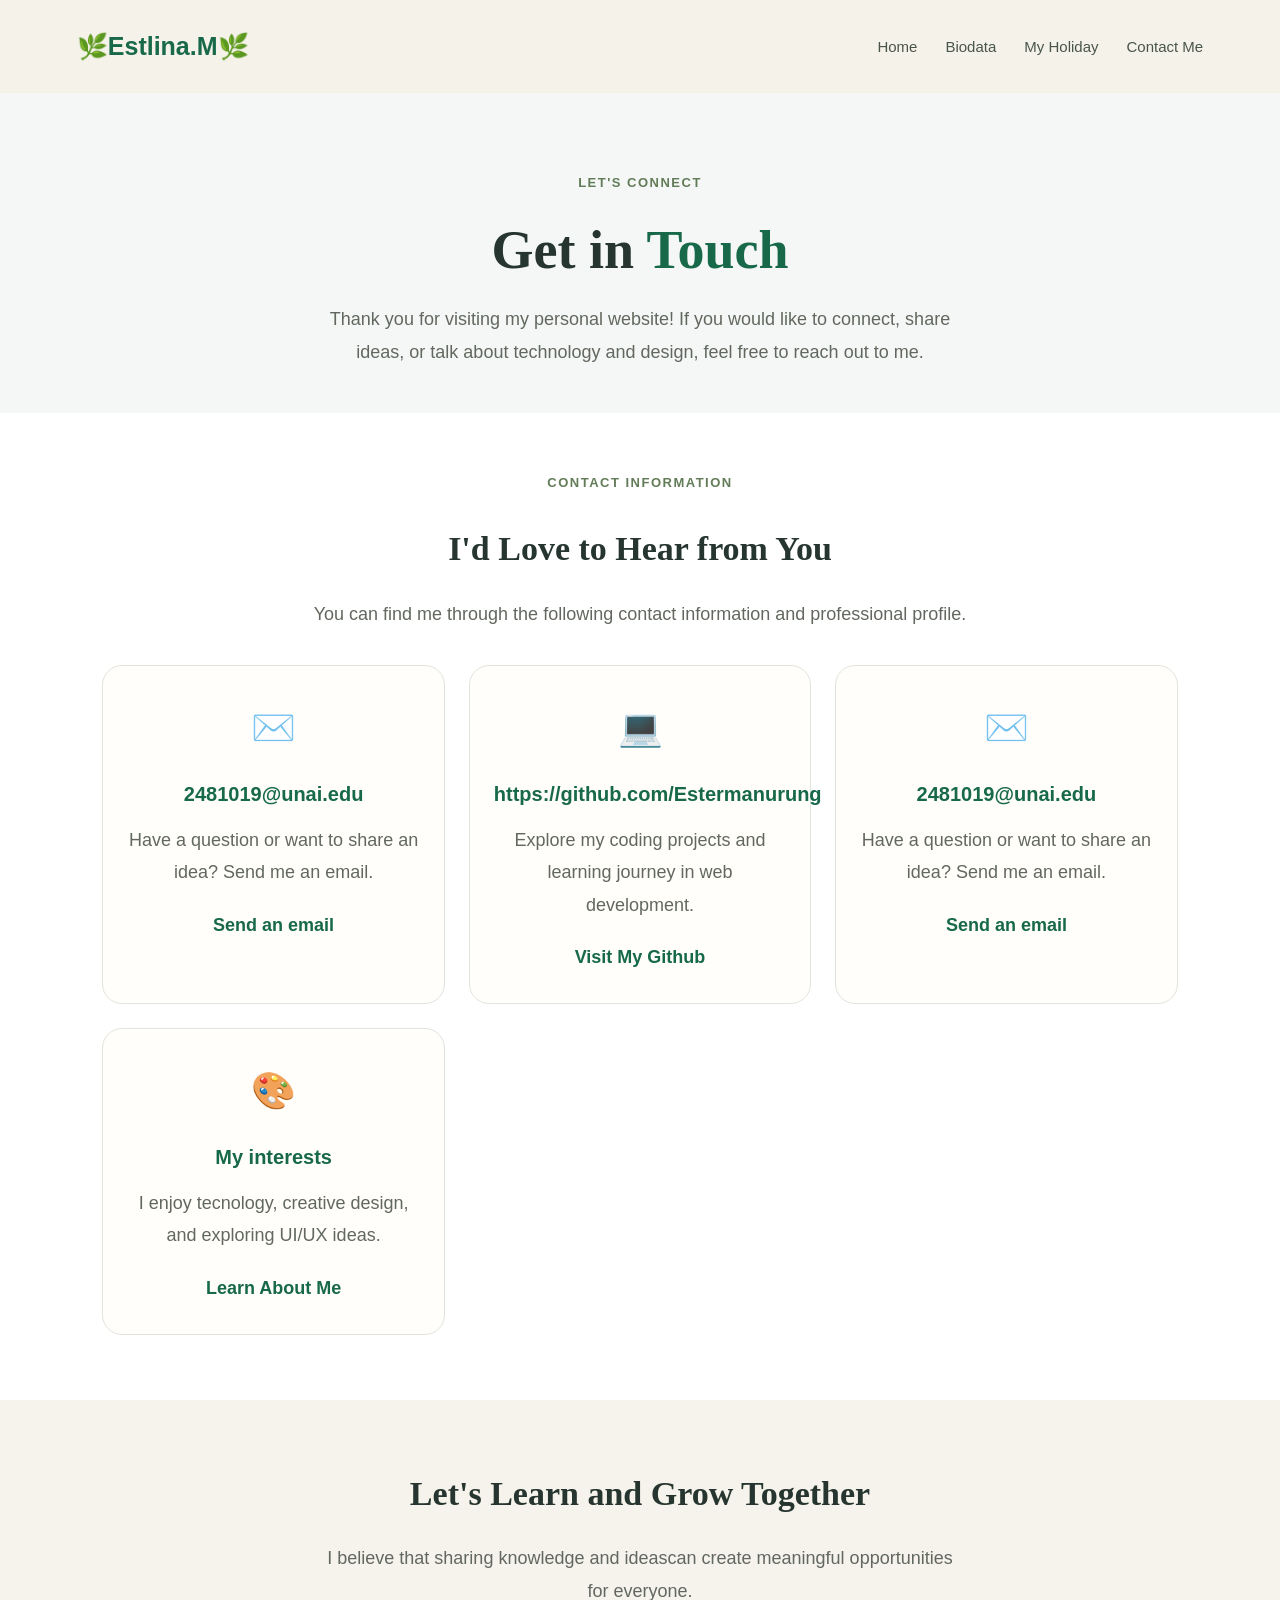
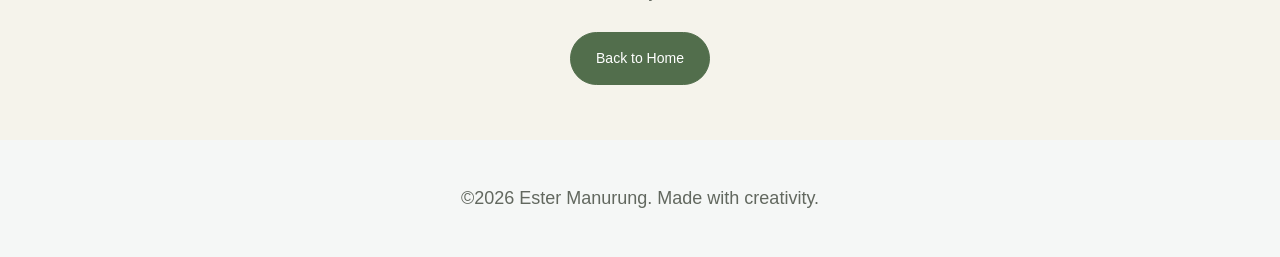
==== contact.html @ 5008ec82 "ProjectMID_web1" ====
<!DOCTYPE html>
<html lang="en">
<head>
    <meta charset="UTF-8">
    <meta name="viewport" content="width=device-width, initial-scale=1.0">
    <title>Contact Me | Ester Manurung</title>
    <link rel="stylesheet" href="style.css">
</head>
<body>

    <header>
        <a href="Index.html" class="logo">🌿Estlina.M🌿</a>
        <nav aria-label="Main navigation">
            <ul>
                <li><a href="Index.html">Home</a></li>
                <li>
                        <a href="biodata.html">Biodata</a>
                    </li>
                    <li>
                        <a href="myHoliday.html">My Holiday</a>
                    </li>
                    <li>
                        <a href="contact.html">Contact Me</a>
                    </li>
                </ul>
                
            </nav>

        </header>

        <main>
            <section class="contact-hero">
                
                    <p class="eyebrow">LET'S CONNECT</p>
                    <h1>
                        Get in <span> Touch</span>

                    </h1>

                    <p>
                       Thank you for visiting my personal website!
                If you would like to connect, share ideas,
                or talk about technology and design, feel free
                to reach out to me.
                    </p>
                    </section>
                    <section class="contact-section">
                        <div class="contact-heading">
                            
                        <p class="eyebrow">CONTACT INFORMATION

                        </p>
                        <h2>I'd Love to Hear from You</h2>

                        <p>
                            You can find me through the following
                            contact information and professional profile.
                        </p>
                        </div>


                        <div class="contact-grid">

                            <article class="contact-card">
                                <div class="contact-icon" aria-hidden="true">
                                   ✉️  
                                </div>
                                <h3>2481019@unai.edu</h3>
                                <p>
                                    Have a question or want to share an idea?
                                    Send me an email.
                                </p>
                                <a href="mailto:YOUR_EMAIL@example.com">
                                    Send an email
                                </a>
                                </article>

                                <article class="contact-card">
                                    <div class="contact-icon" aria-hidden="true">
                                       💻  
                                    </div>
                                    <h3>https://github.com/Estermanurung</h3>
                                    <p>
                                        Explore my coding projects and 
                                        learning journey in web development.
                                    </p>
                                    <a href="https://github.com/Estermanurung"
                                    target="_blank"
                                    rel="">
                                    Visit My Github
                                </a>

                                </article>

                                <article class="contact-card">
                                <div class="contact-icon" aria-hidden="true">
                                   ✉️  
                                </div>
                                <h3>2481019@unai.edu</h3>
                                <p>
                                    Have a question or want to share an idea?
                                    Send me an email.
                                </p>
                                <a href="mailto:YOUR_EMAIL@example.com">
                                    Send an email
                                </a>
                                </article>
                                
                            
                            <article class="contact-card">
                                <div class="contact-icon" aria-hidden="true">
                                     🎨
                                </div>
                                <h3>My interests</h3>
                                <p>
                                    I enjoy tecnology, creative design, and 
                                    exploring UI/UX ideas.
                                </p>
                                <a href="biodata.html">
                                    Learn About Me
                                </a>
                                </article>
                                </div>
                    </section>
                    <section class="contact-message">
                        <h2>Let's Learn and Grow Together</h2>
                        <p>
                            I believe that sharing knowledge and ideascan create
                            meaningful opportunities for everyone.
                        </p>
                        <a href="Index.html" class="btn btn-primary">
                            Back to Home
                        </a>
                    </section>

                            

                    </main>

                    
        <footer>
            <p>&copy;2026 Ester Manurung. Made with creativity.</p>
        </footer>

    
    
</body>
</html>
---- style.css ----
/*
Definisikan Global Stling
*/

*{
    box-sizing: border-box;
}

body {
    margin: 0;
    font-family: Arial, Helvetica, sans-serif;
    font-size: 18px;
    line-height: 1.8;
    color: #263238;
    background-color: #f5f7f6;
}

header {
    display: flex;
    justify-content: space-between;
    align-items: center;
    gap: 24px;
    padding: 24px 6%;
    background-color: #f5f2e9;
}

.logo {
    color: #17694a;
    font-size: 25px;
    font-weight: 700;
    text-decoration: none;
    white-space: nowrap;
}

nav ul {
    display: flex;
    flex-wrap: wrap;
    align-items: center;
    justify-content: center;
    gap: 28px;
    margin: 0;
    padding: 0;
    list-style: none;
}
nav a {
    color: #48554b;
    text-decoration: none;
    font-size: 15px;
    font-weight: 500;
}

nav a:hover,
nav a.active {
    color: #17694a;
}

.hero {
    display: flex;
    align-items: center;
    justify-content: space-between;
    gap: 65px;
    max-width: 1440px;
    max-height: 650px;
    margin: 0 auto;
    padding: 55px 8%;
}

.hero-content {
    flex: 1;
    min-width: 0;
}

.eyebrow {
    margin-bottom: 24px;
    color: #637c58;
    font-size: 13px;
    font-weight: 700;
    letter-spacing: 1.5px;
}

.hero h1 {
    max-width: 580px;
    margin: 0 0 24px;
    color: #26352f;
    font-family: Georgia, 'Times New Roman', serif;
    font-size: clamp(38px, 4.2vw, 58px);
    font-weight: 500;
    line-height: 1.2;
}

.hero h1 span {
    color: #17694a;
}
.hero-description {
    max-width: 510px;
    margin-bottom: 30px;
    color: #62685f;
    font-size: 16px;
    line-height: 1.8;
}

.hero-buttons {
    display: flex;
    flex-wrap: wrap;
    gap: 14px;
}
.btn {
    display: inline-block;
    padding: 13px 25px;
    border: 1px solid #526e4c;
    border-radius: 30px;
    font-size: 14px;
    text-align: center;
    text-decoration: none;
    transition: background-color 0.2s ease;
}

.btn-primary {
    color: white;
    background-color: #526e4c;
}

.btn-primary:hover {
    background-color: #17694a;

}

.btn-secondary {
    color: #526e4c;
    background-color: transparent;
}

.btn-secondary:hover {
    background-color: #e8e5d9;
}

.hero-image {
    flex: 0 1 400px;
    min-width: 0;
    padding: 0;
    border-radius: 36px;
    background-color: #e9e1d4;
}
.hero-image img {
    display: block;
    width: 100%;
    aspect-ratio: 4 / 5;
    object-fit: cover;
    object-position: center;
    border-radius: 36px;

}

.interests h2 {
    margin: 0 0 15px;
    text-align: center;

}

.interests h2 {
    color: #26352f;
    font-family: Georgia, 'Times New Roman', serif;
    font-size: 36px;
}
.section-description {
    color: #62685f;
}

.interest-grid {
    display: grid;
    grid-template-columns: repeat(3, minmax(0, 1fr));
    gap: 24px;
    max-width: 1200px;
    margin: 35px auto 0;

}
.interest-card {
    min-width: 0;
    padding: 28px;
    border: 1px solid #e1e4dc;
    border-radius: 20px;
    background-color: #fffefa;
    text-align: center;
    box-shadow: 0 5px 18px rgba(38, 53, 47, 0.05);
}
.interest-icon {
    font-size: 32px;
}
footer {
    padding: 24px;
    color: #62685f;
    text-align: center;
}

@media (max-width: 768px) {
    header {
        flex-direction: column;
        padding: 22px 5%;
    }

    nav ul {
        gap: 12px 18px;
    }
    .hero {
        flex-direction: column;
        gap: 35px;
        min-height: auto;
        padding: 45px 7%;
    }
    .hero-content {
        width: 100%;
        text-align: center;
    }
    .hero-description {
        justify-content: center;
    }
    .hero-image {
        flex: none;
        width: min(100%, 350px);
    }
    .hero h1 {
        font-size: 40px;
    }
    .interests {
        padding: 45px 6%;
    }
}

/*CSS untuk Biodata*/

.biodata-hero {
    max-width: 1200px;
    margin: 0 auto;
    padding: 65px 8%;
    
    display: flex;
    flex-direction: row;
    align-items: center;
    gap: 55px;
}

.biodata-photo {
   flex: 0 0 35%;
}

.biodata-photo img {
    display: block;
    width: 100%;
    max-width: 350px;
    aspect-ratio: 3 / 4;
    object-fit: cover;
    object-position: center;
    border-radius: 18px;
}

.biodata-intro {
    flex: 1;
    min-height: 0;
}

.biodata-intro h1 {
   
    margin: 10px 0 22px;
}
.biodata-intro p {
    line-height: 1.8;
}

.biodata-intro h1 span {
    color: #17694a;
}

.biodata-intro p:not(.eyebrow) {
    color: #64675e;
    line-height: 1.8;
    margin-bottom: 18px;
}
.biodata-details {
    padding: 55px 8%;
    background-color: #ffffff;
}
.biodata-details.alt-bg {
    background-color: #f5f3eb;
}
.biodata-details h2 {
    color: #29382d;
    font-size: 30px;
    margin: 8px 0 25px;
}

.biodata-info {
    max-width: 800px;
}

.biodata-info p {
    padding: 12px 0;
    border-bottom: 1px solid #e3e5df;
    color: #555e54;
}
.biodata-info strong {
    color: #17694a;
}
.hobby-columns {
    display: grid;
    grid-template-columns: repeat(2, minmax(0, 1fr));
    gap: 24px;

}
.hobby-card {
    padding: 25px;
    background-color: #f5f3eb;
    border-radius: 18px;
}
.hobby-card h3 {
    color: #17694a;

}

.hobby-card li {
    margin-bottom: 10px;
    color: #555e54;
}

.table-wraper {
    width: 100%;
    overflow-x: auto;
}
.table-wraper table {
    width: 100%;
    border-collapse: collapse;
    background-color: #ffffff;
}
.table-wraper th,
.table-wraper td {
    padding: 15px;
    border: 1px solid #e1e5df;
    text-align: left;
}
.table-wraper th {
    background-color: #17694a;
    color: #ffffff;
}
.table-wraper td {
    color: #555e54;

}

@media (max-width: 768px) {
    .biodata-hero {
        flex-direction: column;
        text-align: center;
        padding: 40px 6%;
        gap: 30px;
    }
.biodata-photo img {
    max-width:  220px;
    margin: 0 auto;
}
.biodata-details {
    padding: 40px 7%;
}
.hobby-columns {
    grid-template-columns: 1fr;
}
}


/* CSS untuk My Holiday dan Contact */
/* Holiday Hero*/

.holiday-hero,
.contact-hero {
    max-width: 900px;
    margin: 0 auto;
    padding: 65px 8% 45px;
    text-align: center;
}

.holiday-hero h1,
.contact-hero h1 {
    margin: 10px 0 20px;
    color: #26352f;
    font-family: Georgia, 'Times New Roman', Times, serif;
    font-size: clamp(36px, 5vw, 54px);
    line-height: 1.2;
}

.holiday-hero h1 span,
.contact-hero h1 span {
    color: #17694a;
}

.holiday-hero > p:not(.eyebrow),
.contact-hero > p:not(.eyebrow) {
     max-width: 650px;
    margin: 0 auto;
    color: #62685f;
   line-height: 1.8;
}
.holiday-content {
    padding: 45px 8% 65px;
    background-color: #ffffff;
    text-align: center;
}
.holiday-content h2,
.contact-heading h2,
.holiday-message h2,
.contact-message h2 {
    margin: 8px 0 18px;
    color: #26352f;
    font-family: Georgia, 'Times New Roman', Times, serif;
    font-size: clamp(26px, 3vw, 34px);
}
.section-description {
    max-width: 650px;
    margin: 0 auto;
    color: #62685f;

}

.holiday-grid {
    display: grid;
    grid-template-columns: repeat(3, minmax(0, 1fr));
    gap: 25px;
    max-width: 1200px;
    margin: 35px auto 0;
    text-align: left;
}

.holiday-card {
    overflow: hidden;
    border: 1px solid #e1e4dc;
    border-radius: 20px;
    background-color: #fffefa;
    box-shadow: 0 5px 18px rgba(38, 53, 47, 0.05);
}

.holiday-card img {
    display: block;
    width: 100%;
    height: 230px;
    object-position: center;
    object-fit: cover;
}

.holiday-card-content {
    padding: 22px;
}

.holiday-card h3,
.contact-card h3 {
    margin: 0 0 12px;
    color: #17694a;
    font-size: 20px;
}

.holiday-card p,
.contact-card p {
    margin: 0;
    color: #62685f;
    line-height: 1.8;
}

.holiday-message,
.contact-message {
    padding: 55px 8%;
    text-align: center;
}

.holiday-message p,
.contact-message p {
    max-width: 650px;
    margin: 0 auto 25px;
    color: #62685f;
    line-height: 1.8;
}

/* Contact Cards */
.contact-section {
    padding: 45px 8% 65px;
    background-color: #ffffff;
}

.contact-heading {
    max-width: 700px;
    margin: 0 auto;
    text-align: center;
}

.contact-heading > p:last-child {
    color: #62685f;
    line-height: 1.8;
}

.contact-grid {
    display: grid;
    grid-template-columns: repeat(3, minmax(0, 1fr));
    gap: 24px;
    width: 100%;
    max-width: 1200px;
    margin: 35px auto 0;
    text-align: left;
}

.contact-card {
    padding: 30px 24px;
    border: 1px solid #e1e4dc;
    border-radius: 20px;
    background-color: #fffefa;
    text-align: center;
}

.contact-icon {
    margin-bottom: 15px;
    font-size: 36px;
}

.contact-card a {
    display: inline-block;
    margin-top: 20px;
    color: #17694a;
    font-weight: 700;
    text-decoration: none;
}

.contact-card a:hover {
    text-decoration: underline;
}

.holiday-message {
    background-color: #f5f3eb;
}

.contact-message {
    background-color: #f5f3eb;
}

/* Responsive */
@media (max-width: 768px) {
    .holiday-hero,
    .contact-hero {
        padding: 45px 7% 35px;
    }

    .holiday-content,
    .contact-section {
        padding: 40px 7%;
    }

    .holiday-grid,
    .contact-grid {
        grid-template-columns: 1fr;
        gap: 22px;
    }

    .holiday-card img {
        height: 250px;
    }

    .holiday-message,
    .contact-message {
        padding: 40px 7%;
    }
}
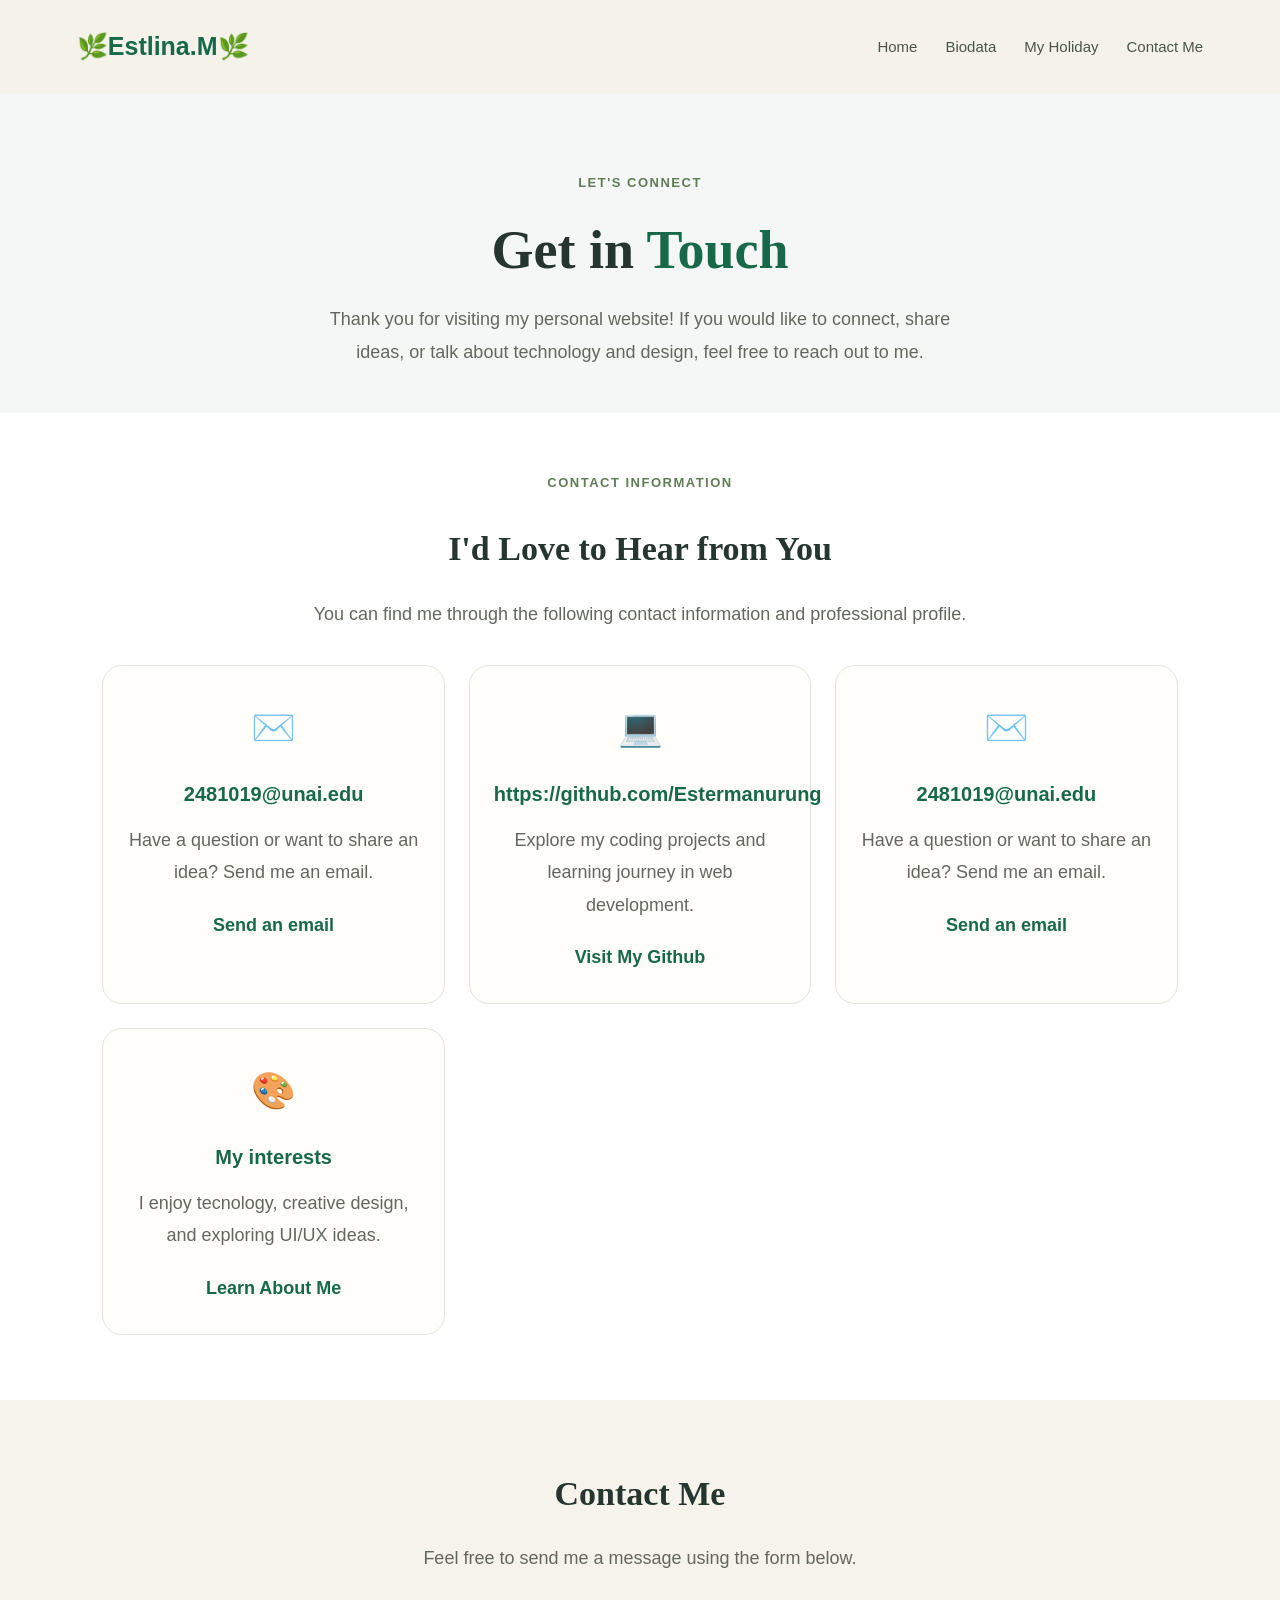
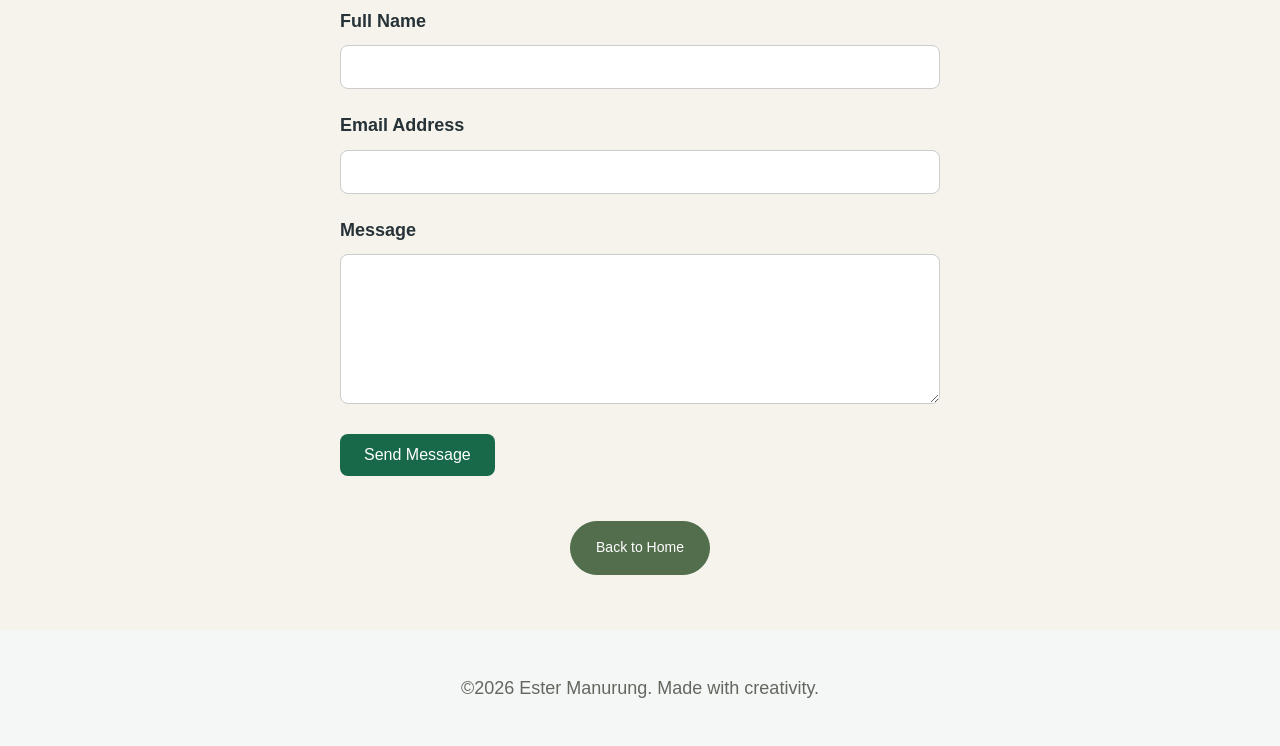
==== commit c542d289: "Update personal website and contact page" ====
--- a/contact.html
+++ b/contact.html
@@ -122,12 +122,56 @@
                                 </article>
                                 </div>
                     </section>
-                    <section class="contact-message">
-                        <h2>Let's Learn and Grow Together</h2>
+                    <section class="contact-message" id="contact">
+                        <h2>Contact Me</h2>
                         <p>
-                            I believe that sharing knowledge and ideascan create
-                            meaningful opportunities for everyone.
+                           Feel free to send me a message using the form below.
                         </p>
+
+                        <form action="#" method="post">
+                            <div class="form-group">
+                                <label for="fullname">
+                                    Full Name
+
+                                </label>
+                                <input 
+                                type="text"
+                                id="fullname"
+                                name="fullname"
+                                minlength="3"
+                                maxlength="50"
+                                required>
+
+                            </div>
+                            <div class="form-group">
+                                <label for ="email">
+                                    Email Address
+                                </label>
+                                <input
+                                type="email"
+                                id="email"
+                                name="email"
+                                required>
+                            </div>
+
+                            <div class="form-group">
+                                <label for="message">
+                                    Message
+                    
+                                </label>
+                                <textarea
+                                id="message"
+                                name="message"
+                                minlength="10"
+                                maxlength="500"
+                                required>
+                            </textarea>
+                            </div>
+                            <button type="submit">
+                                Send Message
+            
+                            </button>
+                        </form>
                         <a href="Index.html" class="btn btn-primary">
                             Back to Home
                         </a>
--- a/style.css
+++ b/style.css
@@ -563,8 +563,52 @@
     }
 }
 
-
-
-
-
-
+/* Contact Form*/
+.contact-message form {
+    max-width: 600px;
+    margin: 30px auto;
+    text-align: left;
+}
+.contact-message .form-group {
+    margin-bottom: 20px;
+}
+.contact-message label {
+    display: block;
+    margin-bottom: 8px;
+    font-weight: bold;
+}
+.contact-message input,
+.contact-message textarea {
+    width: 100%;
+    padding: 12px;
+    border: 1px solid #ccc;
+    border-radius: 8px;
+    font-family: inherit;
+    font-size: 1rem;
+    box-sizing: border-box;
+
+}
+.contact-message textarea {
+    min-height: 150px;
+    resize: vertical;
+}
+.contact-message button {
+    padding: 12px 24px;
+    background-color: #17694a;
+    color: white;
+    border: none;
+    border-radius: 8px;
+    font-size: 1rem;
+    cursor: pointer;
+}
+.contact-message button:hover{
+    background-color: #105238;
+}
+.contact-message .btn {
+    display: inline-block;
+    margin-top: 15px;
+}
+
+
+
+
